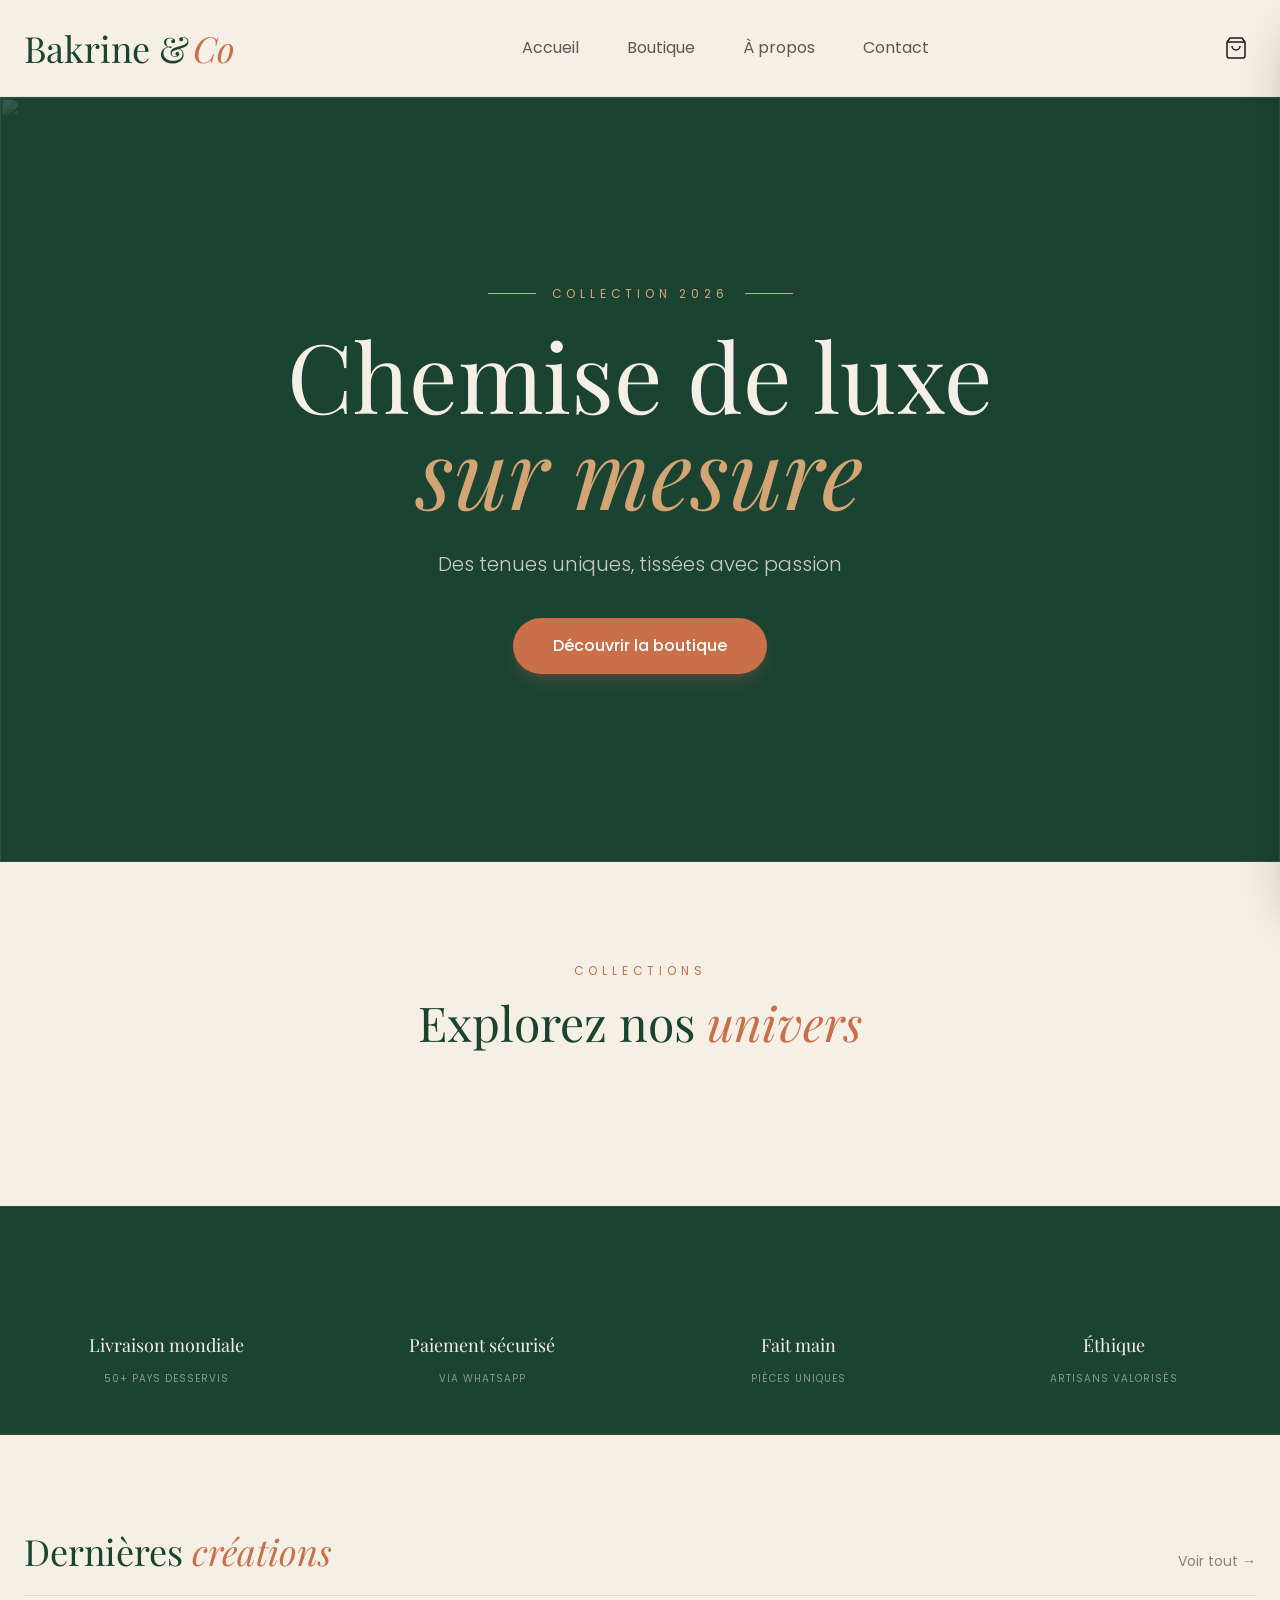
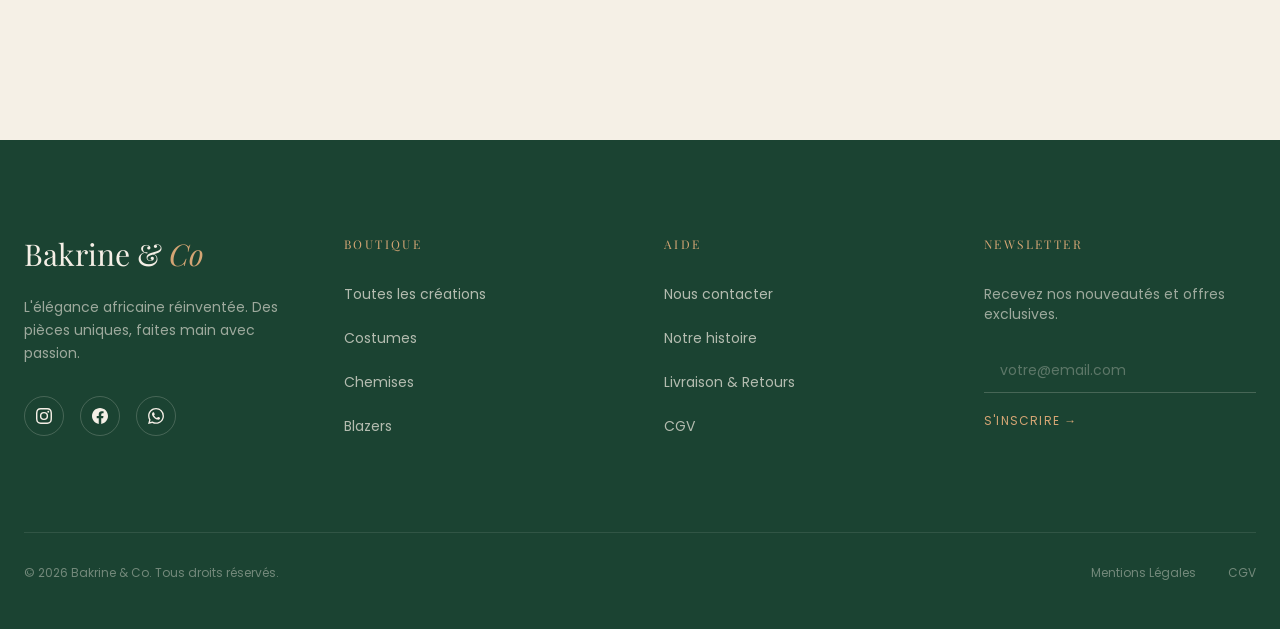
==== index.html @ 4e7e769b "Add files via upload Ajout site complet" ====
<!DOCTYPE html>
<html lang="fr">
<head>
  <meta charset="UTF-8">
  <meta name="viewport" content="width=device-width, initial-scale=1.0">
  <title>Bakrine & Co — L'élégance africaine</title>
  <meta name="description" content="Boutique de tenues africaines haut de gamme, costumes et chemises en lin.">
  
  <link rel="preconnect" href="https://fonts.googleapis.com">
  <link href="https://fonts.googleapis.com/css2?family=Playfair+Display:ital,wght@0,400;0,500;0,700;1,400&family=Poppins:wght@300;400;500&display=swap" rel="stylesheet">
  <link rel="stylesheet" href="assets/css/style.css">
  
  <!-- Lottie pour les icônes animées -->
  <script src="https://cdnjs.cloudflare.com/ajax/libs/lottie-web/5.12.2/lottie.min.js"></script>
</head>
<body class="bg-cream text-ink font-sans">

  <div id="header"></div>

  <main>
    <!-- HERO -->
    <section class="relative min-h-[85vh] flex items-center justify-center bg-forest overflow-hidden">
      <img src="https://wamrraarelxsmiksoqhe.supabase.co/storage/v1/object/public/products/costume-mandarin/WhatsApp%20Image%202026-09-22%20at%2019.40.45%20(1).jpeg" class="absolute inset-0 w-full h-full object-cover opacity-50" />
      <div class="absolute inset-0" style="background-color: rgba(27, 67, 50, 0.75);"></div>
      
      <div class="relative z-10 text-center px-6 max-w-4xl">
        <div class="flex items-center justify-center gap-4 mb-6">
          <span class="w-12 h-px bg-gold"></span>
          <span class="text-xs tracking-[0.4em] text-gold uppercase">Collection 2026</span>
          <span class="w-12 h-px bg-gold"></span>
        </div>
        <h1 class="font-serif text-6xl md:text-8xl text-cream leading-tight mb-8 text-balance">
          Chemise de luxe <br><em class="italic text-gold font-light">sur mesure</em>
        </h1>
        <p class="text-cream/80 text-lg md:text-xl mb-10 font-light">Des tenues uniques, tissées avec passion</p>
        <a href="boutique.html" class="inline-block bg-terracotta hover:bg-terracotta-dark text-white px-10 py-4 rounded-full font-medium transition-all shadow-lg shadow-terracotta/20 hover:-translate-y-0.5">
          Découvrir la boutique
        </a>
      </div>
    </section>


    <!-- COLLECTIONS -->
    <section class="py-24 max-w-7xl mx-auto px-6">
      <div class="text-center mb-16">
        <span class="text-xs tracking-[0.4em] text-terracotta uppercase">Collections</span>
        <h2 class="mt-4 text-4xl md:text-5xl font-serif text-forest">Explorez nos <em class="italic text-terracotta">univers</em></h2>
      </div>
      <div id="collections-grid" class="grid grid-cols-1 md:grid-cols-4 gap-4">
        <!-- Injecté par JS -->
      </div>
    </section>
     <!-- AVANTAGES (Icônes Lottie) -->
    <section class="bg-forest text-cream border-y border-gold/10 py-12">
      <div class="max-w-7xl mx-auto px-6">
        <div class="grid grid-cols-2 lg:grid-cols-4 gap-8 text-center">
          
          <div class="flex flex-col items-center gap-3">
            <div class="w-16 h-16"><div id="icon-truck" class="w-full h-full"></div></div>
            <h3 class="font-serif text-lg">Livraison mondiale</h3>
            <p class="text-[10px] uppercase tracking-widest text-cream/50">50+ pays desservis</p>
          </div>

          <div class="flex flex-col items-center gap-3">
            <div class="w-16 h-16"><div id="icon-shield" class="w-full h-full"></div></div>
            <h3 class="font-serif text-lg">Paiement sécurisé</h3>
            <p class="text-[10px] uppercase tracking-widest text-cream/50">Via WhatsApp</p>
          </div>

          <div class="flex flex-col items-center gap-3">
            <div class="w-16 h-16"><div id="icon-sparkle" class="w-full h-full"></div></div>
            <h3 class="font-serif text-lg">Fait main</h3>
            <p class="text-[10px] uppercase tracking-widest text-cream/50">Pièces uniques</p>
          </div>

          <div class="flex flex-col items-center gap-3">
            <div class="w-16 h-16"><div id="icon-heart" class="w-full h-full"></div></div>
            <h3 class="font-serif text-lg">Éthique</h3>
            <p class="text-[10px] uppercase tracking-widest text-cream/50">Artisans valorisés</p>
          </div>

        </div>
      </div>
    </section>

    <!-- NOUVEAUTÉS -->
    <section class="py-24 bg-cream/40">
      <div class="max-w-7xl mx-auto px-6">
        <div class="flex justify-between items-end mb-12 border-b border-ink/10 pb-6">
          <h2 class="font-serif text-4xl text-forest">Dernières <em class="italic text-terracotta">créations</em></h2>
          <a href="boutique.html" class="text-sm text-ink/50 hover:text-terracotta">Voir tout →</a>
        </div>
        <div id="products-grid" class="grid grid-cols-1 sm:grid-cols-2 lg:grid-cols-4 gap-8">
          <!-- Injecté par JS -->
        </div>
      </div>
    </section>
  </main>

  <div id="footer"></div>

  <!-- DRAWER PANIER -->
  <div id="cartOverlay" class="hidden fixed inset-0 bg-ink/50 backdrop-blur-sm z-[60] transition-opacity" onclick="document.getElementById('cartDrawer').classList.add('translate-x-full'); this.classList.add('hidden'); document.body.style.overflow='';"></div>
  <aside id="cartDrawer" class="fixed top-0 right-0 bottom-0 w-full max-w-md bg-cream shadow-2xl z-[70] flex flex-col transition-transform duration-500 translate-x-full">
    <div class="flex items-center justify-between px-6 py-5 border-b border-ink/10">
      <h2 class="font-serif text-2xl text-forest">Panier <span id="cartDrawerCount" class="text-terracotta">(0)</span></h2>
      <button onclick="document.getElementById('cartDrawer').classList.add('translate-x-full'); document.getElementById('cartOverlay').classList.add('hidden'); document.body.style.overflow='';" class="p-2 hover:text-terracotta">✕</button>
    </div>
    <div id="cartContent" class="flex-1 overflow-y-auto px-6 py-4"></div>
    <div class="border-t border-ink/10 px-6 py-5 bg-cream">
      <div class="flex items-center justify-between mb-4">
        <span class="text-ink/60">Total</span>
        <div class="text-right">
          <p id="cartTotalXof" class="font-serif text-2xl text-forest">0 FCFA</p>
          <p id="cartTotalEur" class="text-xs text-ink/50">≈ 0.00 €</p>
        </div>
      </div>
      <a href="commander.html" class="block w-full text-center bg-terracotta hover:bg-terracotta-dark text-white px-6 py-4 rounded-full font-medium transition-colors">Passer commande</a>
    </div>
  </aside>

  <!-- SCRIPTS -->
  <script type="module">
    import { renderHeader, renderFooter } from './assets/js/layout.js'
    import { products, collections, loadData } from './assets/js/products.js'
    
    renderHeader()
    renderFooter()

    async function initHome() {
      // 1. Charger les données
      await loadData()
      
      // 2. Afficher les collections (version classique avec grille)
      const collectionsGrid = document.getElementById('collections-grid')
      if (collectionsGrid) {
        collectionsGrid.innerHTML = collections.slice(0, 4).map(c => `
          <a href="boutique.html?category=${c.slug}" class="group relative aspect-[3/4] overflow-hidden rounded-2xl bg-gold/10">
            <img src="${c.image_url}" class="w-full h-full object-cover transition-transform duration-700 group-hover:scale-110" />
            <div class="absolute inset-0 bg-gradient-to-t from-forest/90 via-forest/20 to-transparent"></div>
            <div class="absolute bottom-6 left-6 right-6 flex justify-between items-end">
              <div>
                <h3 class="font-serif text-2xl text-cream">${c.name_fr}</h3>
                <p class="text-[10px] text-cream/60 uppercase tracking-widest mt-1">Découvrir</p>
              </div>
              <span class="w-8 h-8 rounded-full border border-cream/30 flex items-center justify-center group-hover:bg-terracotta group-hover:border-terracotta transition-colors">
                <svg class="w-4 h-4 text-cream" fill="none" stroke="currentColor" stroke-width="2" viewBox="0 0 24 24"><path d="M7 17l9.2-9.2M17 17V7H7"/></svg>
              </span>
            </div>
          </a>
        `).join('')
      }

      // 3. Afficher les produits
      const productsGrid = document.getElementById('products-grid')
      if (productsGrid) {
        productsGrid.innerHTML = products.slice(0, 4).map(p => `
          <a href="produit.html?slug=${p.slug}" onclick="localStorage.setItem('current-slug', '${p.slug}')" class="group block">
            <div class="relative aspect-[3/4] overflow-hidden rounded-xl bg-gold/10">
              <img src="${p.product_images?.[0]?.url}" class="w-full h-full object-cover transition-transform duration-700 group-hover:scale-105" />
            </div>
            <div class="mt-4 space-y-1">
              <p class="text-[10px] text-ink/40 uppercase tracking-widest">${p.fabric || p.category}</p>
              <h3 class="font-serif text-lg text-forest group-hover:text-terracotta transition-colors line-clamp-1">${p.name_fr}</h3>
              <p class="text-base font-medium text-terracotta">${new Intl.NumberFormat('fr-FR').format(p.price_xof)} FCFA</p>
            </div>
          </a>
        `).join('')
      }

      // 4. Initialiser les icônes Lottie
      // ⚠️ Assurez-vous que les fichiers .json sont dans assets/icons/
      const lottieIcons = [
        { id: 'icon-truck', path: 'assets/icons/truck.json' },
        { id: 'icon-shield', path: 'assets/icons/shield.json' },
        { id: 'icon-sparkle', path: 'assets/icons/sparkle.json' },
        { id: 'icon-heart', path: 'assets/icons/heart.json' }
      ]

      lottieIcons.forEach(icon => {
        if (document.getElementById(icon.id)) {
          lottie.loadAnimation({
            container: document.getElementById(icon.id),
            renderer: 'svg',
            loop: true,
            autoplay: true,
            path: icon.path
          })
        }
      })
    }

    initHome()
  </script>
</body>
</html>
---- assets/css/style.css ----
*,:after,:before{--tw-border-spacing-x:0;--tw-border-spacing-y:0;--tw-translate-x:0;--tw-translate-y:0;--tw-rotate:0;--tw-skew-x:0;--tw-skew-y:0;--tw-scale-x:1;--tw-scale-y:1;--tw-pan-x: ;--tw-pan-y: ;--tw-pinch-zoom: ;--tw-scroll-snap-strictness:proximity;--tw-gradient-from-position: ;--tw-gradient-via-position: ;--tw-gradient-to-position: ;--tw-ordinal: ;--tw-slashed-zero: ;--tw-numeric-figure: ;--tw-numeric-spacing: ;--tw-numeric-fraction: ;--tw-ring-inset: ;--tw-ring-offset-width:0px;--tw-ring-offset-color:#fff;--tw-ring-color:rgba(59,130,246,.5);--tw-ring-offset-shadow:0 0 #0000;--tw-ring-shadow:0 0 #0000;--tw-shadow:0 0 #0000;--tw-shadow-colored:0 0 #0000;--tw-blur: ;--tw-brightness: ;--tw-contrast: ;--tw-grayscale: ;--tw-hue-rotate: ;--tw-invert: ;--tw-saturate: ;--tw-sepia: ;--tw-drop-shadow: ;--tw-backdrop-blur: ;--tw-backdrop-brightness: ;--tw-backdrop-contrast: ;--tw-backdrop-grayscale: ;--tw-backdrop-hue-rotate: ;--tw-backdrop-invert: ;--tw-backdrop-opacity: ;--tw-backdrop-saturate: ;--tw-backdrop-sepia: ;--tw-contain-size: ;--tw-contain-layout: ;--tw-contain-paint: ;--tw-contain-style: }::backdrop{--tw-border-spacing-x:0;--tw-border-spacing-y:0;--tw-translate-x:0;--tw-translate-y:0;--tw-rotate:0;--tw-skew-x:0;--tw-skew-y:0;--tw-scale-x:1;--tw-scale-y:1;--tw-pan-x: ;--tw-pan-y: ;--tw-pinch-zoom: ;--tw-scroll-snap-strictness:proximity;--tw-gradient-from-position: ;--tw-gradient-via-position: ;--tw-gradient-to-position: ;--tw-ordinal: ;--tw-slashed-zero: ;--tw-numeric-figure: ;--tw-numeric-spacing: ;--tw-numeric-fraction: ;--tw-ring-inset: ;--tw-ring-offset-width:0px;--tw-ring-offset-color:#fff;--tw-ring-color:rgba(59,130,246,.5);--tw-ring-offset-shadow:0 0 #0000;--tw-ring-shadow:0 0 #0000;--tw-shadow:0 0 #0000;--tw-shadow-colored:0 0 #0000;--tw-blur: ;--tw-brightness: ;--tw-contrast: ;--tw-grayscale: ;--tw-hue-rotate: ;--tw-invert: ;--tw-saturate: ;--tw-sepia: ;--tw-drop-shadow: ;--tw-backdrop-blur: ;--tw-backdrop-brightness: ;--tw-backdrop-contrast: ;--tw-backdrop-grayscale: ;--tw-backdrop-hue-rotate: ;--tw-backdrop-invert: ;--tw-backdrop-opacity: ;--tw-backdrop-saturate: ;--tw-backdrop-sepia: ;--tw-contain-size: ;--tw-contain-layout: ;--tw-contain-paint: ;--tw-contain-style: }/*! tailwindcss v3.4.19 | MIT License | https://tailwindcss.com*/*,:after,:before{box-sizing:border-box;border:0 solid #e5e7eb}:after,:before{--tw-content:""}:host,html{line-height:1.5;-webkit-text-size-adjust:100%;-moz-tab-size:4;-o-tab-size:4;tab-size:4;font-family:Poppins,sans-serif;font-feature-settings:normal;font-variation-settings:normal;-webkit-tap-highlight-color:transparent}body{margin:0;line-height:inherit}hr{height:0;color:inherit;border-top-width:1px}abbr:where([title]){-webkit-text-decoration:underline dotted;text-decoration:underline dotted}h1,h2,h3,h4,h5,h6{font-size:inherit;font-weight:inherit}a{color:inherit;text-decoration:inherit}b,strong{font-weight:bolder}code,kbd,pre,samp{font-family:ui-monospace,SFMono-Regular,Menlo,Monaco,Consolas,Liberation Mono,Courier New,monospace;font-feature-settings:normal;font-variation-settings:normal;font-size:1em}small{font-size:80%}sub,sup{font-size:75%;line-height:0;position:relative;vertical-align:baseline}sub{bottom:-.25em}sup{top:-.5em}table{text-indent:0;border-color:inherit;border-collapse:collapse}button,input,optgroup,select,textarea{font-family:inherit;font-feature-settings:inherit;font-variation-settings:inherit;font-size:100%;font-weight:inherit;line-height:inherit;letter-spacing:inherit;color:inherit;margin:0;padding:0}button,select{text-transform:none}button,input:where([type=button]),input:where([type=reset]),input:where([type=submit]){-webkit-appearance:button;background-color:transparent;background-image:none}:-moz-focusring{outline:auto}:-moz-ui-invalid{box-shadow:none}progress{vertical-align:baseline}::-webkit-inner-spin-button,::-webkit-outer-spin-button{height:auto}[type=search]{-webkit-appearance:textfield;outline-offset:-2px}::-webkit-search-decoration{-webkit-appearance:none}::-webkit-file-upload-button{-webkit-appearance:button;font:inherit}summary{display:list-item}blockquote,dd,dl,figure,h1,h2,h3,h4,h5,h6,hr,p,pre{margin:0}fieldset{margin:0}fieldset,legend{padding:0}menu,ol,ul{list-style:none;margin:0;padding:0}dialog{padding:0}textarea{resize:vertical}input::-moz-placeholder,textarea::-moz-placeholder{opacity:1;color:#9ca3af}input::placeholder,textarea::placeholder{opacity:1;color:#9ca3af}[role=button],button{cursor:pointer}:disabled{cursor:default}audio,canvas,embed,iframe,img,object,svg,video{display:block;vertical-align:middle}img,video{max-width:100%;height:auto}[hidden]:where(:not([hidden=until-found])){display:none}html{scroll-behavior:smooth}body{--tw-bg-opacity:1;background-color:rgb(245 239 230/var(--tw-bg-opacity,1));font-family:Poppins,sans-serif;--tw-text-opacity:1;color:rgb(26 26 26/var(--tw-text-opacity,1));-webkit-font-smoothing:antialiased;-moz-osx-font-smoothing:grayscale}h1,h2,h3,h4{font-family:Playfair Display,serif}::-moz-selection{--tw-bg-opacity:1;background-color:rgb(201 111 74/var(--tw-bg-opacity,1));--tw-text-opacity:1;color:rgb(255 255 255/var(--tw-text-opacity,1))}::selection{--tw-bg-opacity:1;background-color:rgb(201 111 74/var(--tw-bg-opacity,1));--tw-text-opacity:1;color:rgb(255 255 255/var(--tw-text-opacity,1))}.\!container{width:100%!important}.container{width:100%}@media (min-width:640px){.\!container{max-width:640px!important}.container{max-width:640px}}@media (min-width:768px){.\!container{max-width:768px!important}.container{max-width:768px}}@media (min-width:1024px){.\!container{max-width:1024px!important}.container{max-width:1024px}}@media (min-width:1280px){.\!container{max-width:1280px!important}.container{max-width:1280px}}@media (min-width:1536px){.\!container{max-width:1536px!important}.container{max-width:1536px}}.section{padding-top:6rem;padding-bottom:6rem}@media (min-width:768px){.section{padding-top:8rem;padding-bottom:8rem}}.filter-btn{border-radius:9999px;border-width:1px;border-color:rgba(26,26,26,.15);padding:.5rem 1.5rem;font-size:.875rem;line-height:1.25rem;color:rgba(26,26,26,.6);transition-property:all;transition-timing-function:cubic-bezier(.4,0,.2,1);transition-duration:.15s}.filter-btn:hover{--tw-text-opacity:1;color:rgb(201 111 74/var(--tw-text-opacity,1))}.filter-btn.active,.filter-btn:hover{--tw-border-opacity:1;border-color:rgb(201 111 74/var(--tw-border-opacity,1))}.filter-btn.active{--tw-bg-opacity:1;background-color:rgb(201 111 74/var(--tw-bg-opacity,1));--tw-text-opacity:1;color:rgb(255 255 255/var(--tw-text-opacity,1));--tw-shadow:0 4px 6px -1px rgba(0,0,0,.1),0 2px 4px -2px rgba(0,0,0,.1);--tw-shadow-colored:0 4px 6px -1px var(--tw-shadow-color),0 2px 4px -2px var(--tw-shadow-color);box-shadow:var(--tw-ring-offset-shadow,0 0 #0000),var(--tw-ring-shadow,0 0 #0000),var(--tw-shadow)}.fixed{position:fixed}.absolute{position:absolute}.relative{position:relative}.sticky{position:sticky}.inset-0{inset:0}.-bottom-6{bottom:-1.5rem}.-right-1{right:-.25rem}.-right-6{right:-1.5rem}.-top-1{top:-.25rem}.bottom-0{bottom:0}.bottom-6{bottom:1.5rem}.bottom-8{bottom:2rem}.left-6{left:1.5rem}.left-8{left:2rem}.right-0{right:0}.right-6{right:1.5rem}.top-0{top:0}.z-0{z-index:0}.z-10{z-index:10}.z-50{z-index:50}.z-\[60\]{z-index:60}.z-\[70\]{z-index:70}.order-1{order:1}.order-2{order:2}.col-span-full{grid-column:1/-1}.mx-auto{margin-left:auto;margin-right:auto}.my-4{margin-top:1rem;margin-bottom:1rem}.mb-1{margin-bottom:.25rem}.mb-10{margin-bottom:2.5rem}.mb-12{margin-bottom:3rem}.mb-16{margin-bottom:4rem}.mb-2{margin-bottom:.5rem}.mb-20{margin-bottom:5rem}.mb-24{margin-bottom:6rem}.mb-3{margin-bottom:.75rem}.mb-4{margin-bottom:1rem}.mb-6{margin-bottom:1.5rem}.mb-8{margin-bottom:2rem}.mt-1{margin-top:.25rem}.mt-12{margin-top:3rem}.mt-2{margin-top:.5rem}.mt-3{margin-top:.75rem}.mt-4{margin-top:1rem}.mt-6{margin-top:1.5rem}.line-clamp-1{overflow:hidden;display:-webkit-box;-webkit-box-orient:vertical;-webkit-line-clamp:1}.block{display:block}.inline-block{display:inline-block}.flex{display:flex}.inline-flex{display:inline-flex}.\!grid{display:grid!important}.grid{display:grid}.hidden{display:none}.aspect-\[3\/4\]{aspect-ratio:3/4}.aspect-\[4\/5\]{aspect-ratio:4/5}.aspect-square{aspect-ratio:1/1}.h-10{height:2.5rem}.h-12{height:3rem}.h-16{height:4rem}.h-24{height:6rem}.h-32{height:8rem}.h-4{height:1rem}.h-40{height:10rem}.h-5{height:1.25rem}.h-6{height:1.5rem}.h-64{height:16rem}.h-8{height:2rem}.h-\[280px\]{height:280px}.h-\[400px\]{height:400px}.h-\[60vh\]{height:60vh}.h-full{height:100%}.h-px{height:1px}.max-h-96{max-height:24rem}.min-h-\[60vh\]{min-height:60vh}.min-h-\[85vh\]{min-height:85vh}.min-h-\[90vh\]{min-height:90vh}.w-10{width:2.5rem}.w-12{width:3rem}.w-14{width:3.5rem}.w-16{width:4rem}.w-20{width:5rem}.w-24{width:6rem}.w-4{width:1rem}.w-5{width:1.25rem}.w-6{width:1.5rem}.w-8{width:2rem}.w-full{width:100%}.min-w-14{min-width:3.5rem}.max-w-2xl{max-width:42rem}.max-w-3xl{max-width:48rem}.max-w-4xl{max-width:56rem}.max-w-7xl{max-width:80rem}.max-w-\[200px\]{max-width:200px}.max-w-lg{max-width:32rem}.max-w-md{max-width:28rem}.max-w-sm{max-width:24rem}.max-w-xl{max-width:36rem}.flex-1{flex:1 1 0%}.flex-shrink-0{flex-shrink:0}.translate-x-full{--tw-translate-x:100%;transform:translate(var(--tw-translate-x),var(--tw-translate-y)) rotate(var(--tw-rotate)) skewX(var(--tw-skew-x)) skewY(var(--tw-skew-y)) scaleX(var(--tw-scale-x)) scaleY(var(--tw-scale-y))}@keyframes fadeUp{0%{opacity:0;transform:translateY(20px)}to{opacity:1;transform:translateY(0)}}.animate-fade-up{animation:fadeUp .6s ease-out}.cursor-not-allowed{cursor:not-allowed}.list-inside{list-style-position:inside}.list-decimal{list-style-type:decimal}.grid-cols-1{grid-template-columns:repeat(1,minmax(0,1fr))}.grid-cols-2{grid-template-columns:repeat(2,minmax(0,1fr))}.grid-cols-3{grid-template-columns:repeat(3,minmax(0,1fr))}.flex-col{flex-direction:column}.flex-wrap{flex-wrap:wrap}.items-start{align-items:flex-start}.items-end{align-items:flex-end}.items-center{align-items:center}.items-baseline{align-items:baseline}.justify-center{justify-content:center}.justify-between{justify-content:space-between}.gap-1{gap:.25rem}.gap-12{gap:3rem}.gap-16{gap:4rem}.gap-2{gap:.5rem}.gap-3{gap:.75rem}.gap-4{gap:1rem}.gap-6{gap:1.5rem}.gap-8{gap:2rem}.gap-x-12{-moz-column-gap:3rem;column-gap:3rem}.gap-y-20{row-gap:5rem}.space-y-1>:not([hidden])~:not([hidden]){--tw-space-y-reverse:0;margin-top:calc(.25rem*(1 - var(--tw-space-y-reverse)));margin-bottom:calc(.25rem*var(--tw-space-y-reverse))}.space-y-10>:not([hidden])~:not([hidden]){--tw-space-y-reverse:0;margin-top:calc(2.5rem*(1 - var(--tw-space-y-reverse)));margin-bottom:calc(2.5rem*var(--tw-space-y-reverse))}.space-y-2>:not([hidden])~:not([hidden]){--tw-space-y-reverse:0;margin-top:calc(.5rem*(1 - var(--tw-space-y-reverse)));margin-bottom:calc(.5rem*var(--tw-space-y-reverse))}.space-y-3>:not([hidden])~:not([hidden]){--tw-space-y-reverse:0;margin-top:calc(.75rem*(1 - var(--tw-space-y-reverse)));margin-bottom:calc(.75rem*var(--tw-space-y-reverse))}.space-y-5>:not([hidden])~:not([hidden]){--tw-space-y-reverse:0;margin-top:calc(1.25rem*(1 - var(--tw-space-y-reverse)));margin-bottom:calc(1.25rem*var(--tw-space-y-reverse))}.space-y-6>:not([hidden])~:not([hidden]){--tw-space-y-reverse:0;margin-top:calc(1.5rem*(1 - var(--tw-space-y-reverse)));margin-bottom:calc(1.5rem*var(--tw-space-y-reverse))}.space-y-8>:not([hidden])~:not([hidden]){--tw-space-y-reverse:0;margin-top:calc(2rem*(1 - var(--tw-space-y-reverse)));margin-bottom:calc(2rem*var(--tw-space-y-reverse))}.self-start{align-self:flex-start}.overflow-hidden{overflow:hidden}.overflow-y-auto{overflow-y:auto}.text-balance{text-wrap:balance}.rounded{border-radius:.25rem}.rounded-2xl{border-radius:1rem}.rounded-3xl{border-radius:1.5rem}.rounded-full{border-radius:9999px}.rounded-lg{border-radius:.5rem}.rounded-none{border-radius:0}.rounded-xl{border-radius:.75rem}.border{border-width:1px}.border-2{border-width:2px}.border-y{border-top-width:1px}.border-b,.border-y{border-bottom-width:1px}.border-t{border-top-width:1px}.border-cream\/10{border-color:hsla(36,43%,93%,.1)}.border-cream\/20{border-color:hsla(36,43%,93%,.2)}.border-cream\/30{border-color:hsla(36,43%,93%,.3)}.border-gold\/10{border-color:hsla(31,53%,64%,.1)}.border-ink\/10{border-color:rgba(26,26,26,.1)}.border-ink\/15{border-color:rgba(26,26,26,.15)}.border-ink\/5{border-color:rgba(26,26,26,.05)}.border-terracotta{--tw-border-opacity:1;border-color:rgb(201 111 74/var(--tw-border-opacity,1))}.border-transparent{border-color:transparent}.bg-\[\#25D366\]{--tw-bg-opacity:1;background-color:rgb(37 211 102/var(--tw-bg-opacity,1))}.bg-black\/30{background-color:rgba(0,0,0,.3)}.bg-cream{--tw-bg-opacity:1;background-color:rgb(245 239 230/var(--tw-bg-opacity,1))}.bg-cream\/10{background-color:hsla(36,43%,93%,.1)}.bg-cream\/40{background-color:hsla(36,43%,93%,.4)}.bg-cream\/95{background-color:hsla(36,43%,93%,.95)}.bg-forest{--tw-bg-opacity:1;background-color:rgb(27 67 50/var(--tw-bg-opacity,1))}.bg-gold{--tw-bg-opacity:1;background-color:rgb(212 165 116/var(--tw-bg-opacity,1))}.bg-gold\/10{background-color:hsla(31,53%,64%,.1)}.bg-gold\/20{background-color:hsla(31,53%,64%,.2)}.bg-ink\/10{background-color:rgba(26,26,26,.1)}.bg-ink\/50{background-color:rgba(26,26,26,.5)}.bg-terracotta{--tw-bg-opacity:1;background-color:rgb(201 111 74/var(--tw-bg-opacity,1))}.bg-transparent{background-color:transparent}.bg-white\/50{background-color:hsla(0,0%,100%,.5)}.bg-gradient-to-t{background-image:linear-gradient(to top,var(--tw-gradient-stops))}.from-black\/60{--tw-gradient-from:rgba(0,0,0,.6) var(--tw-gradient-from-position);--tw-gradient-to:transparent var(--tw-gradient-to-position);--tw-gradient-stops:var(--tw-gradient-from),var(--tw-gradient-to)}.from-forest\/90{--tw-gradient-from:rgba(27,67,50,.9) var(--tw-gradient-from-position);--tw-gradient-to:rgba(27,67,50,0) var(--tw-gradient-to-position);--tw-gradient-stops:var(--tw-gradient-from),var(--tw-gradient-to)}.via-forest\/20{--tw-gradient-to:rgba(27,67,50,0) var(--tw-gradient-to-position);--tw-gradient-stops:var(--tw-gradient-from),rgba(27,67,50,.2) var(--tw-gradient-via-position),var(--tw-gradient-to)}.to-transparent{--tw-gradient-to:transparent var(--tw-gradient-to-position)}.object-cover{-o-object-fit:cover;object-fit:cover}.object-top{-o-object-position:top;object-position:top}.p-2{padding:.5rem}.p-6{padding:1.5rem}.p-8{padding:2rem}.px-10{padding-left:2.5rem;padding-right:2.5rem}.px-3{padding-left:.75rem;padding-right:.75rem}.px-4{padding-left:1rem;padding-right:1rem}.px-5{padding-left:1.25rem;padding-right:1.25rem}.px-6{padding-left:1.5rem;padding-right:1.5rem}.px-8{padding-left:2rem;padding-right:2rem}.py-1{padding-top:.25rem;padding-bottom:.25rem}.py-10{padding-top:2.5rem;padding-bottom:2.5rem}.py-12{padding-top:3rem;padding-bottom:3rem}.py-16{padding-top:4rem;padding-bottom:4rem}.py-20{padding-top:5rem;padding-bottom:5rem}.py-24{padding-top:6rem;padding-bottom:6rem}.py-3{padding-top:.75rem;padding-bottom:.75rem}.py-4{padding-top:1rem;padding-bottom:1rem}.py-5{padding-top:1.25rem;padding-bottom:1.25rem}.pb-12{padding-bottom:3rem}.pb-6{padding-bottom:1.5rem}.pb-8{padding-bottom:2rem}.pr-2{padding-right:.5rem}.pr-4{padding-right:1rem}.pt-2{padding-top:.5rem}.pt-24{padding-top:6rem}.pt-4{padding-top:1rem}.pt-8{padding-top:2rem}.text-left{text-align:left}.text-center{text-align:center}.text-right{text-align:right}.font-sans{font-family:Poppins,sans-serif}.font-serif{font-family:Playfair Display,serif}.text-2xl{font-size:1.5rem;line-height:2rem}.text-3xl{font-size:1.875rem;line-height:2.25rem}.text-4xl{font-size:2.25rem;line-height:2.5rem}.text-5xl{font-size:3rem;line-height:1}.text-6xl{font-size:3.75rem;line-height:1}.text-\[10px\]{font-size:10px}.text-\[11px\]{font-size:11px}.text-base{font-size:1rem;line-height:1.5rem}.text-lg{font-size:1.125rem;line-height:1.75rem}.text-sm{font-size:.875rem;line-height:1.25rem}.text-xl{font-size:1.25rem;line-height:1.75rem}.text-xs{font-size:.75rem;line-height:1rem}.font-bold{font-weight:700}.font-light{font-weight:300}.font-medium{font-weight:500}.uppercase{text-transform:uppercase}.italic{font-style:italic}.leading-\[1\.1\]{line-height:1.1}.leading-none{line-height:1}.leading-relaxed{line-height:1.625}.leading-tight{line-height:1.25}.tracking-\[0\.2em\]{letter-spacing:.2em}.tracking-\[0\.3em\]{letter-spacing:.3em}.tracking-\[0\.4em\]{letter-spacing:.4em}.tracking-wider{letter-spacing:.05em}.tracking-widest{letter-spacing:.1em}.text-cream{--tw-text-opacity:1;color:rgb(245 239 230/var(--tw-text-opacity,1))}.text-cream\/40{color:hsla(36,43%,93%,.4)}.text-cream\/50{color:hsla(36,43%,93%,.5)}.text-cream\/60{color:hsla(36,43%,93%,.6)}.text-cream\/70{color:hsla(36,43%,93%,.7)}.text-cream\/80{color:hsla(36,43%,93%,.8)}.text-forest{--tw-text-opacity:1;color:rgb(27 67 50/var(--tw-text-opacity,1))}.text-gold{--tw-text-opacity:1;color:rgb(212 165 116/var(--tw-text-opacity,1))}.text-ink{--tw-text-opacity:1;color:rgb(26 26 26/var(--tw-text-opacity,1))}.text-ink\/30{color:rgba(26,26,26,.3)}.text-ink\/40{color:rgba(26,26,26,.4)}.text-ink\/50{color:rgba(26,26,26,.5)}.text-ink\/60{color:rgba(26,26,26,.6)}.text-ink\/70{color:rgba(26,26,26,.7)}.text-red-500{--tw-text-opacity:1;color:rgb(239 68 68/var(--tw-text-opacity,1))}.text-terracotta{--tw-text-opacity:1;color:rgb(201 111 74/var(--tw-text-opacity,1))}.text-white{--tw-text-opacity:1;color:rgb(255 255 255/var(--tw-text-opacity,1))}.text-white\/60{color:hsla(0,0%,100%,.6)}.text-white\/70{color:hsla(0,0%,100%,.7)}.opacity-50{opacity:.5}.shadow-2xl{--tw-shadow:0 25px 50px -12px rgba(0,0,0,.25);--tw-shadow-colored:0 25px 50px -12px var(--tw-shadow-color)}.shadow-2xl,.shadow-lg{box-shadow:var(--tw-ring-offset-shadow,0 0 #0000),var(--tw-ring-shadow,0 0 #0000),var(--tw-shadow)}.shadow-lg{--tw-shadow:0 10px 15px -3px rgba(0,0,0,.1),0 4px 6px -4px rgba(0,0,0,.1);--tw-shadow-colored:0 10px 15px -3px var(--tw-shadow-color),0 4px 6px -4px var(--tw-shadow-color)}.shadow-sm{--tw-shadow:0 1px 2px 0 rgba(0,0,0,.05);--tw-shadow-colored:0 1px 2px 0 var(--tw-shadow-color)}.shadow-sm,.shadow-xl{box-shadow:var(--tw-ring-offset-shadow,0 0 #0000),var(--tw-ring-shadow,0 0 #0000),var(--tw-shadow)}.shadow-xl{--tw-shadow:0 20px 25px -5px rgba(0,0,0,.1),0 8px 10px -6px rgba(0,0,0,.1);--tw-shadow-colored:0 20px 25px -5px var(--tw-shadow-color),0 8px 10px -6px var(--tw-shadow-color)}.shadow-green-500\/20{--tw-shadow-color:rgba(34,197,94,.2);--tw-shadow:var(--tw-shadow-colored)}.shadow-terracotta\/20{--tw-shadow-color:rgba(201,111,74,.2);--tw-shadow:var(--tw-shadow-colored)}.shadow-terracotta\/30{--tw-shadow-color:rgba(201,111,74,.3);--tw-shadow:var(--tw-shadow-colored)}.filter{filter:var(--tw-blur) var(--tw-brightness) var(--tw-contrast) var(--tw-grayscale) var(--tw-hue-rotate) var(--tw-invert) var(--tw-saturate) var(--tw-sepia) var(--tw-drop-shadow)}.backdrop-blur-md{--tw-backdrop-blur:blur(12px)}.backdrop-blur-md,.backdrop-blur-sm{-webkit-backdrop-filter:var(--tw-backdrop-blur) var(--tw-backdrop-brightness) var(--tw-backdrop-contrast) var(--tw-backdrop-grayscale) var(--tw-backdrop-hue-rotate) var(--tw-backdrop-invert) var(--tw-backdrop-opacity) var(--tw-backdrop-saturate) var(--tw-backdrop-sepia);backdrop-filter:var(--tw-backdrop-blur) var(--tw-backdrop-brightness) var(--tw-backdrop-contrast) var(--tw-backdrop-grayscale) var(--tw-backdrop-hue-rotate) var(--tw-backdrop-invert) var(--tw-backdrop-opacity) var(--tw-backdrop-saturate) var(--tw-backdrop-sepia)}.backdrop-blur-sm{--tw-backdrop-blur:blur(4px)}.transition-all{transition-property:all;transition-timing-function:cubic-bezier(.4,0,.2,1);transition-duration:.15s}.transition-colors{transition-property:color,background-color,border-color,text-decoration-color,fill,stroke;transition-timing-function:cubic-bezier(.4,0,.2,1);transition-duration:.15s}.transition-opacity{transition-property:opacity;transition-timing-function:cubic-bezier(.4,0,.2,1);transition-duration:.15s}.transition-transform{transition-property:transform;transition-timing-function:cubic-bezier(.4,0,.2,1);transition-duration:.15s}.duration-1000{transition-duration:1s}.duration-300{transition-duration:.3s}.duration-500{transition-duration:.5s}.duration-700{transition-duration:.7s}.text-balance{text-wrap:balance}::-webkit-scrollbar{width:8px}::-webkit-scrollbar-track{--tw-bg-opacity:1;background-color:rgb(245 239 230/var(--tw-bg-opacity,1))}::-webkit-scrollbar-thumb{border-radius:9999px;background-color:rgba(201,111,74,.4)}::-webkit-scrollbar-thumb:hover{background-color:rgba(201,111,74,.7)}.placeholder\:text-cream\/30::-moz-placeholder{color:hsla(36,43%,93%,.3)}.placeholder\:text-cream\/30::placeholder{color:hsla(36,43%,93%,.3)}.last\:border-0:last-child{border-width:0}.hover\:-translate-y-0\.5:hover{--tw-translate-y:-0.125rem}.hover\:-translate-y-0\.5:hover,.hover\:scale-105:hover{transform:translate(var(--tw-translate-x),var(--tw-translate-y)) rotate(var(--tw-rotate)) skewX(var(--tw-skew-x)) skewY(var(--tw-skew-y)) scaleX(var(--tw-scale-x)) scaleY(var(--tw-scale-y))}.hover\:scale-105:hover{--tw-scale-x:1.05;--tw-scale-y:1.05}.hover\:border-cream\/70:hover{border-color:hsla(36,43%,93%,.7)}.hover\:border-gold:hover{--tw-border-opacity:1;border-color:rgb(212 165 116/var(--tw-border-opacity,1))}.hover\:border-ink\/40:hover{border-color:rgba(26,26,26,.4)}.hover\:border-terracotta:hover{--tw-border-opacity:1;border-color:rgb(201 111 74/var(--tw-border-opacity,1))}.hover\:bg-\[\#1faa52\]:hover{--tw-bg-opacity:1;background-color:rgb(31 170 82/var(--tw-bg-opacity,1))}.hover\:bg-cream\/20:hover{background-color:hsla(36,43%,93%,.2)}.hover\:bg-terracotta-dark:hover{--tw-bg-opacity:1;background-color:rgb(168 85 53/var(--tw-bg-opacity,1))}.hover\:bg-white\/10:hover{background-color:hsla(0,0%,100%,.1)}.hover\:text-gold:hover{--tw-text-opacity:1;color:rgb(212 165 116/var(--tw-text-opacity,1))}.hover\:text-red-500:hover{--tw-text-opacity:1;color:rgb(239 68 68/var(--tw-text-opacity,1))}.hover\:text-terracotta:hover{--tw-text-opacity:1;color:rgb(201 111 74/var(--tw-text-opacity,1))}.hover\:text-white:hover{--tw-text-opacity:1;color:rgb(255 255 255/var(--tw-text-opacity,1))}.hover\:underline:hover{text-decoration-line:underline}.focus\:border-gold:focus{--tw-border-opacity:1;border-color:rgb(212 165 116/var(--tw-border-opacity,1))}.focus\:border-terracotta:focus{--tw-border-opacity:1;border-color:rgb(201 111 74/var(--tw-border-opacity,1))}.focus\:outline-none:focus{outline:2px solid transparent;outline-offset:2px}.group:hover .group-hover\:translate-x-1{--tw-translate-x:0.25rem}.group:hover .group-hover\:scale-105,.group:hover .group-hover\:translate-x-1{transform:translate(var(--tw-translate-x),var(--tw-translate-y)) rotate(var(--tw-rotate)) skewX(var(--tw-skew-x)) skewY(var(--tw-skew-y)) scaleX(var(--tw-scale-x)) scaleY(var(--tw-scale-y))}.group:hover .group-hover\:scale-105{--tw-scale-x:1.05;--tw-scale-y:1.05}.group:hover .group-hover\:scale-110{--tw-scale-x:1.1;--tw-scale-y:1.1;transform:translate(var(--tw-translate-x),var(--tw-translate-y)) rotate(var(--tw-rotate)) skewX(var(--tw-skew-x)) skewY(var(--tw-skew-y)) scaleX(var(--tw-scale-x)) scaleY(var(--tw-scale-y))}.group:hover .group-hover\:border-terracotta{--tw-border-opacity:1;border-color:rgb(201 111 74/var(--tw-border-opacity,1))}.group:hover .group-hover\:bg-terracotta{--tw-bg-opacity:1;background-color:rgb(201 111 74/var(--tw-bg-opacity,1))}.group:hover .group-hover\:text-terracotta{--tw-text-opacity:1;color:rgb(201 111 74/var(--tw-text-opacity,1))}@media (min-width:640px){.sm\:block{display:block}.sm\:h-40{height:10rem}.sm\:w-32{width:8rem}.sm\:grid-cols-2{grid-template-columns:repeat(2,minmax(0,1fr))}}@media (min-width:768px){.md\:-right-8{right:-2rem}.md\:bottom-8{bottom:2rem}.md\:col-span-5{grid-column:span 5/span 5}.md\:col-span-7{grid-column:span 7/span 7}.md\:mt-0{margin-top:0}.md\:block{display:block}.md\:inline-flex{display:inline-flex}.md\:aspect-auto{aspect-ratio:auto}.md\:h-\[288px\]{height:288px}.md\:h-\[600px\]{height:600px}.md\:grid-cols-12{grid-template-columns:repeat(12,minmax(0,1fr))}.md\:grid-cols-2{grid-template-columns:repeat(2,minmax(0,1fr))}.md\:grid-cols-4{grid-template-columns:repeat(4,minmax(0,1fr))}.md\:flex-row{flex-direction:row}.md\:items-end{align-items:flex-end}.md\:gap-6{gap:1.5rem}.md\:p-10{padding:2.5rem}.md\:py-32{padding-top:8rem;padding-bottom:8rem}.md\:text-4xl{font-size:2.25rem;line-height:2.5rem}.md\:text-5xl{font-size:3rem;line-height:1}.md\:text-6xl{font-size:3.75rem;line-height:1}.md\:text-7xl{font-size:4.5rem;line-height:1}.md\:text-8xl{font-size:6rem;line-height:1}.md\:text-xl{font-size:1.25rem;line-height:1.75rem}.md\:text-xs{font-size:.75rem;line-height:1rem}}@media (min-width:1024px){.lg\:sticky{position:sticky}.lg\:top-28{top:7rem}.lg\:order-1{order:1}.lg\:order-2{order:2}.lg\:col-span-1{grid-column:span 1/span 1}.lg\:col-span-2{grid-column:span 2/span 2}.lg\:col-span-3{grid-column:span 3/span 3}.lg\:flex{display:flex}.lg\:grid-cols-2{grid-template-columns:repeat(2,minmax(0,1fr))}.lg\:grid-cols-3{grid-template-columns:repeat(3,minmax(0,1fr))}.lg\:grid-cols-4{grid-template-columns:repeat(4,minmax(0,1fr))}.lg\:grid-cols-5{grid-template-columns:repeat(5,minmax(0,1fr))}.lg\:gap-20{gap:5rem}.lg\:text-8xl{font-size:6rem;line-height:1}}
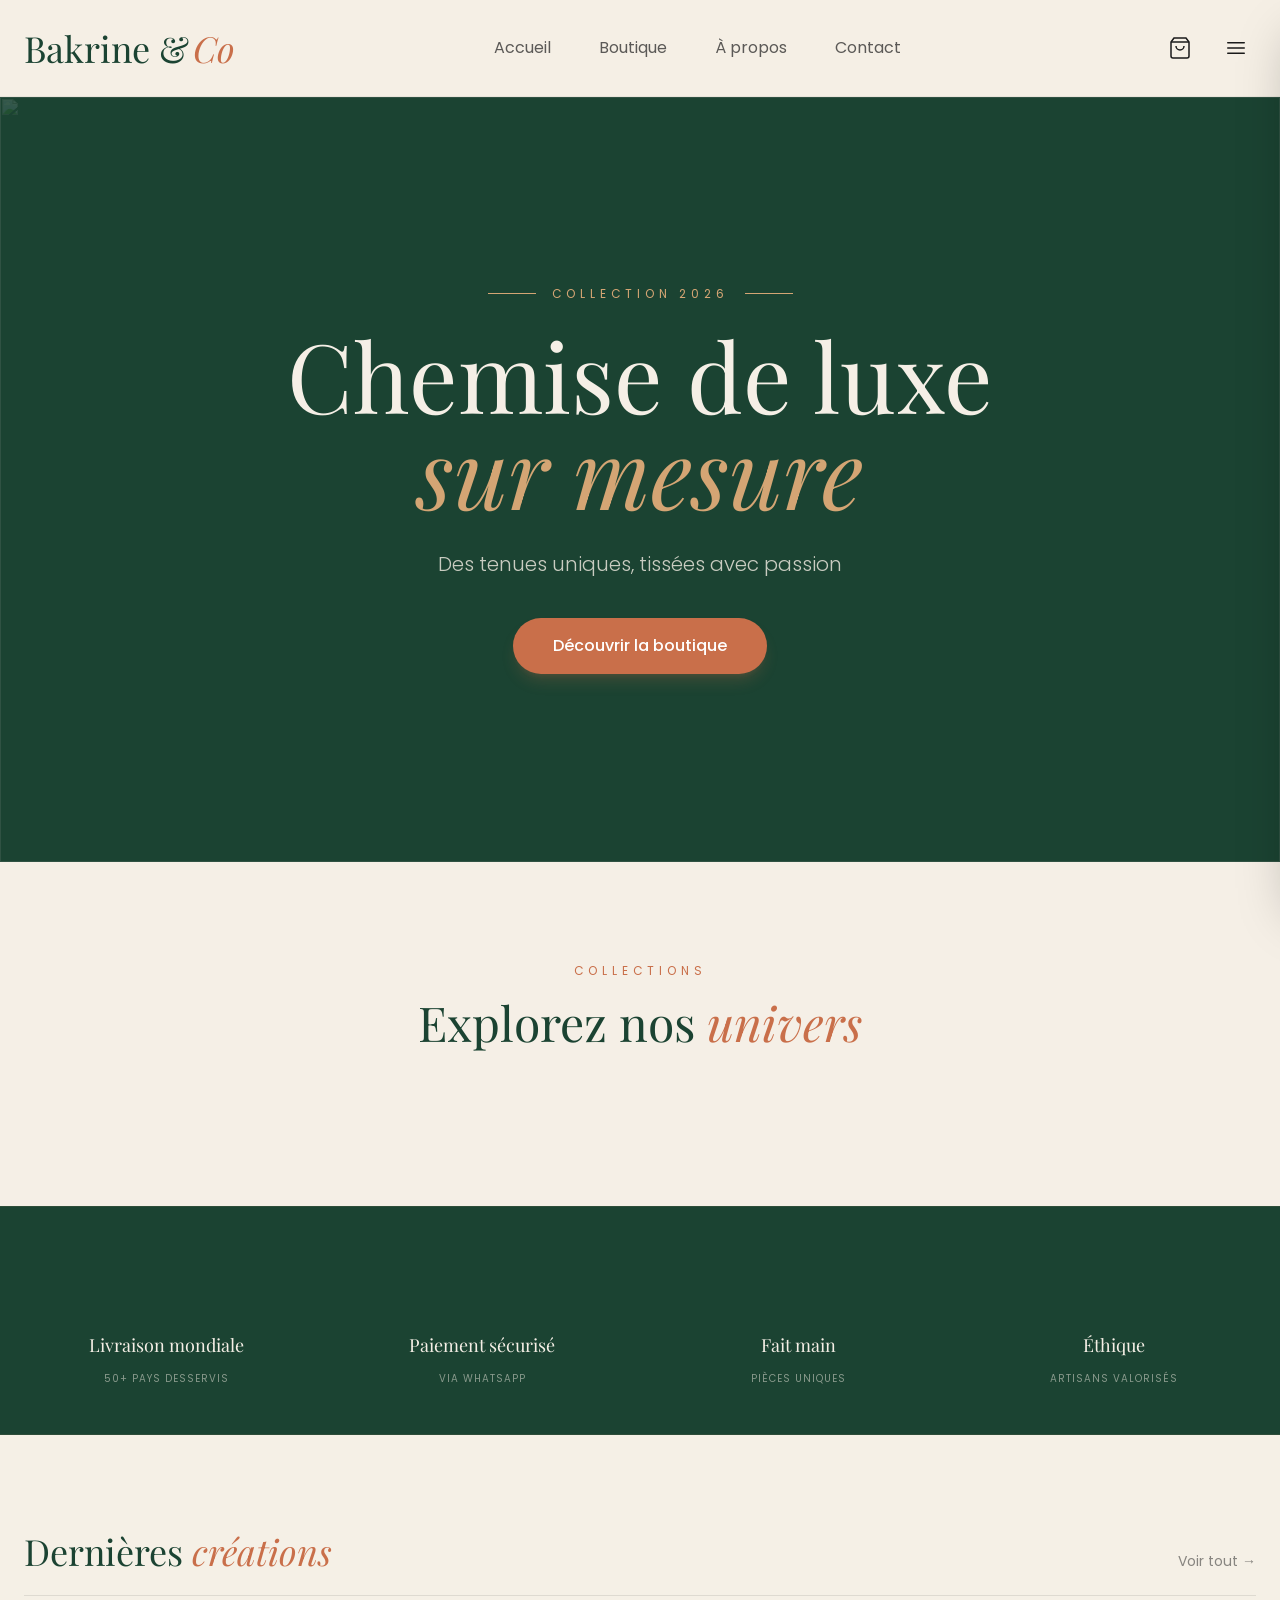
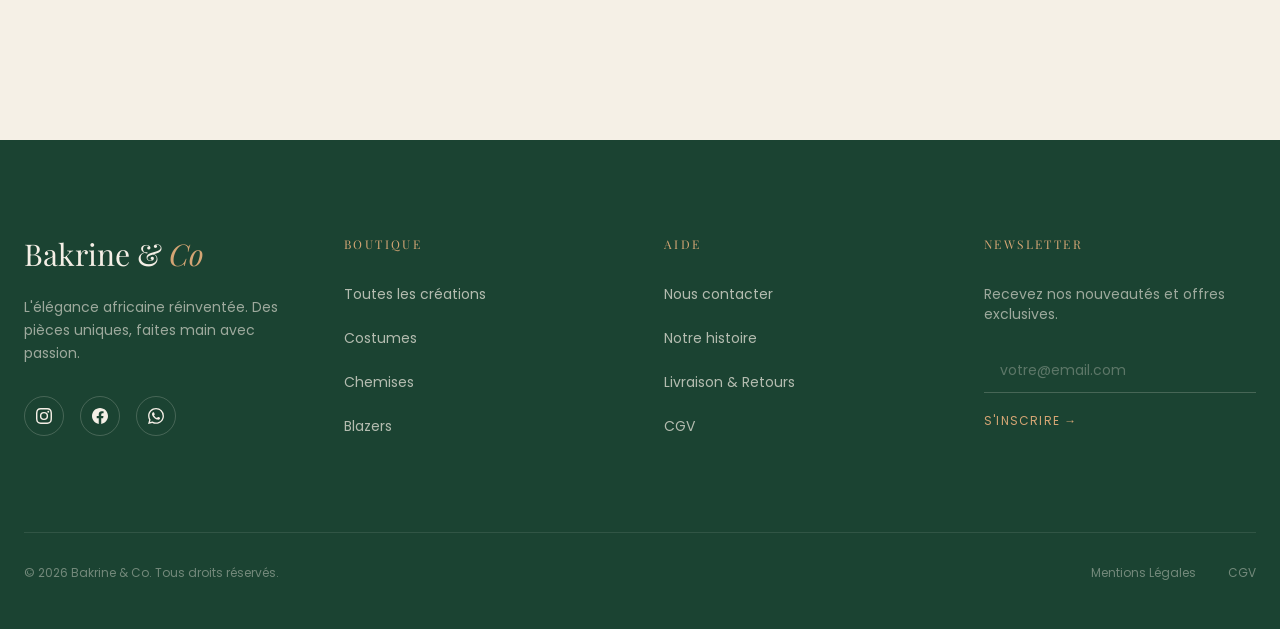
==== commit cde23008: "Add favicon and apple-touch-icon to index.html Added favicon and apple-touch-icon links for better b" ====
--- a/index.html
+++ b/index.html
@@ -5,7 +5,11 @@
   <meta name="viewport" content="width=device-width, initial-scale=1.0">
   <title>Bakrine & Co — L'élégance africaine</title>
   <meta name="description" content="Boutique de tenues africaines haut de gamme, costumes et chemises en lin.">
+    <!-- Favicon standard -->
+  <link rel="icon" type="image/png" href="assets/icons/favicon.png">
   
+  <!-- Pour les écrans Apple (iPhone/iPad) -->
+  <link rel="apple-touch-icon" href="assets/images/favicon.png">
   <link rel="preconnect" href="https://fonts.googleapis.com">
   <link href="https://fonts.googleapis.com/css2?family=Playfair+Display:ital,wght@0,400;0,500;0,700;1,400&family=Poppins:wght@300;400;500&display=swap" rel="stylesheet">
   <link rel="stylesheet" href="assets/css/style.css">
@@ -192,5 +196,38 @@
 
     initHome()
   </script>
+    <!-- SCRIPT POUR LES ANIMATIONS AU SCROLL -->
+  <script>
+    document.addEventListener('DOMContentLoaded', () => {
+      // On attend un peu que la page charge
+      setTimeout(() => {
+        // 1. On sélectionne toutes les sections et les cartes
+        const elements = document.querySelectorAll('section, .group');
+        
+        // 2. On les rend invisibles au départ
+        elements.forEach(el => {
+          el.style.opacity = '0';
+          el.style.transform = 'translateY(20px)';
+          el.style.transition = 'opacity 1s ease-out, transform 1s ease-out';
+        });
+
+        // 3. On crée l'observateur (qui regarde si l'élément est à l'écran)
+        const observer = new IntersectionObserver((entries) => {
+          entries.forEach(entry => {
+            if (entry.isIntersecting) {
+              // Si l'élément est visible, on l'affiche
+              entry.target.style.opacity = '1';
+              entry.target.style.transform = 'translateY(0)';
+              observer.unobserve(entry.target);
+            }
+          });
+        }, { threshold: 0.1 });
+
+        // 4. On dit à l'observateur de surveiller chaque élément
+        elements.forEach(el => observer.observe(el));
+      }, 100);
+    });
+  </script>
+  <script type="module" src="assets/js/animations.js"></script>
 </body>
-</html>+</html>
